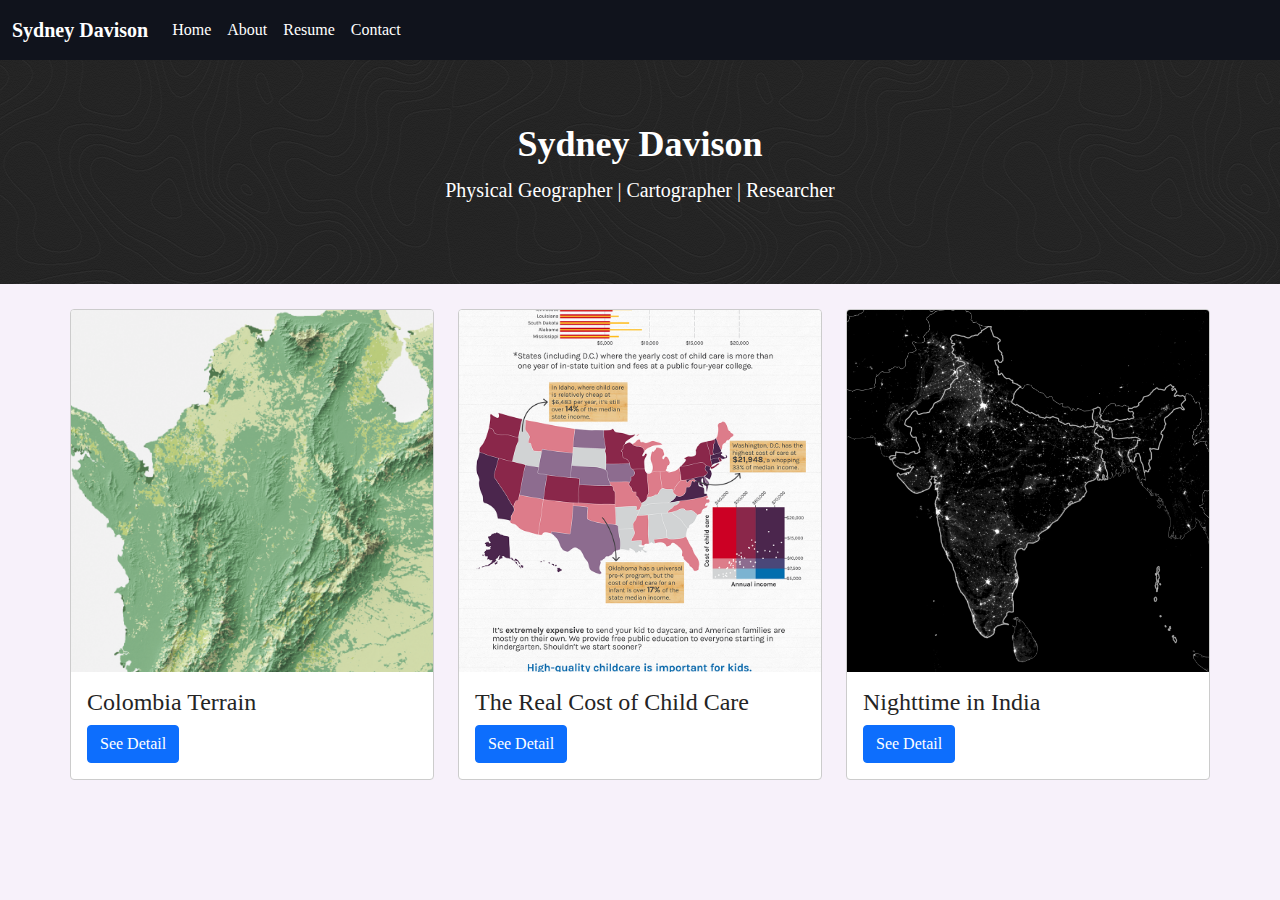
==== index.html @ 02381c7c "initial commit" ====
<!DOCTYPE html>
<html lang="en">

<head>
    <meta charset="utf-8">
    <meta name="viewport" content="width=device-width, initial-scale=1">
    <meta name="keywords" content="maps, cartography"/>
	<title>Sydney Davison</title>
    
    <link rel="shortcut icon" href="favicon.ico">
	<link rel="icon" sizes="16x16 32x32 64x64" href="favicon.ico">
	<link rel="icon" type="image/png" sizes="196x196" href="favicon-192.png">
	<link rel="icon" type="image/png" sizes="160x160" href="favicon-160.png">
	<link rel="icon" type="image/png" sizes="96x96" href="favicon-96.png">
	<link rel="icon" type="image/png" sizes="64x64" href="favicon-64.png">
	<link rel="icon" type="image/png" sizes="32x32" href="favicon-32.png">
	<link rel="icon" type="image/png" sizes="16x16" href="favicon-16.png">
	<link rel="apple-touch-icon" href="/favicon-57.png">
	<link rel="apple-touch-icon" sizes="114x114" href="/favicon-114.png">
	<link rel="apple-touch-icon" sizes="72x72" href="/favicon-72.png">
	<link rel="apple-touch-icon" sizes="144x144" href="/favicon-144.png">
	<link rel="apple-touch-icon" sizes="60x60" href="/favicon-60.png">
	<link rel="apple-touch-icon" sizes="120x120" href="/favicon-120.png">
	<link rel="apple-touch-icon" sizes="76x76" href="/favicon-76.png">
	<link rel="apple-touch-icon" sizes="152x152" href="/favicon-152.png">
	<link rel="apple-touch-icon" sizes="180x180" href="/favicon-180.png">
	<meta name="msapplication-TileColor" content="#FFFFFF">
	<meta name="msapplication-TileImage" content="/favicon-144.png">
	<meta name="msapplication-config" content="/browserconfig.xml">

    <!--put your Bootstrap stylesheet links below this comment and above style.css-->
    <link rel="stylesheet" href="css/bootstrap.min.css">
    <link rel="stylesheet" href="css/style.css">
</head>

<body>
    <!-- Create the navbar -->
    <nav class="navbar navbar-expand-lg navbar-default">
        <!-- Container inside the navbar header to span the page -->
        <div class="container-fluid">
            <!-- Creates the navbar header -->
            <a class="navbar-brand" href="index.html">Sydney Davison</a>
            <!-- This complex script is just for a hamburger button, which will appear on smaller screens -->
            <button class="navbar-toggler" type="button" data-bs-toggle="collapse" data-bs-target="#navbarNav" aria-controls="navbarNav" aria-expanded="false" aria-label="Toggle navigation">
                <svg width="1em" height="1em" viewBox="0 0 16 16" class="bi bi-list" xmlns="http://www.w3.org/2000/svg">
                    <path fill-rule="evenodd" d="M2.5 11.5A.5.5 0 0 1 3 11h10a.5.5 0 0 1 0 1H3a.5.5 0 0 1-.5-.5zm0-4A.5.5 0 0 1 3 7h10a.5.5 0 0 1 0 1H3a.5.5 0 0 1-.5-.5zm0-4A.5.5 0 0 1 3 3h10a.5.5 0 0 1 0 1H3a.5.5 0 0 1-.5-.5z" /></svg>
                <span class="menu"> Menu</span>
            </button>
            <!-- Links to include in navbar -->
            <div class="collapse navbar-collapse" id="navbarNav">
                <!-- Unordered list for links on navbar -->
                <ul class="navbar-nav">
                    <li class="nav-item">
                        <a class="nav-link active" aria-current="page" href="index.html">Home</a>
                    </li>
                    <li class="nav-item">
                        <a class="nav-link" href="about.html">About</a>
                    </li>
                    <li class="nav-item">
                        <a class="nav-link" href="resume.html">Resume</a>
                    </li>
                    <li class="nav-item">
                        <a class="nav-link" href="contact.html">Contact</a>
                    </li>
                </ul>
            </div> <!-- end .navbar-collapse -->
        </div> <!-- end .container-fluid -->
    </nav> <!-- end navigation bar -->  
	
	<div class="jumbotron">
		<div class="container">
            <h2>Sydney Davison</h2>
            <p>Physical Geographer | Cartographer | Researcher</p>
        </div>
    </div>
	
    <div class="container">
        <div class="row">
            <div class="col-md-4">
                <div class="card">
                    <a href="portfolio/colombia.html">
                        <img class="card-img-top" src="assets/colombia-terrain-map-thumbnail.png" alt="colombia terrain map">
					</a>
                    <div class="card-body">
                        <h4 class="card-title">Colombia Terrain</h4>
                        <a href="portfolio/colombia.html" class="btn btn-primary">See Detail</a>
                    </div>
                </div>
            </div>
            <div class="col-md-4">
                <div class="card">
                    <a href="portfolio/childcare.html">
                        <img class="card-img-top" src="assets/cost-of-childcare-infographic-thumbnail.png" alt="cost of childcare in the united states infographic"></a>
                    <div class="card-body">
                        <h4 class="card-title">The Real Cost of Child Care</h4>
                        <a href="portfolio/childcare.html" class="btn btn-primary">See Detail</a>
                    </div>
                </div>
            </div>
            <div class="col-md-4">
                <div class="card">
                    <a href="portfolio/india.html">
                        <img class="card-img-top" src="assets/india-nighttime-thumbnail.png" alt="India nighttime lights"></a>
                    <div class="card-body">
                        <h4 class="card-title">Nighttime in India</h4>
                        <a href="portfolio/india.html" class="btn btn-primary">See Detail</a>
                    </div>
                </div>
            </div>
        </div>
    </div>

    <!--put your external script links here-->
    <script type="text/javascript" src="lib/jquery-3.5.1.min.js"></script>
    <script type="text/javascript" src="lib/bootstrap.min.js"></script>
</body>

</html>
---- css/style.css ----
/***** NAVBAR *****/

.navbar {
    background-color: #10131c;
    border-radius: 0;
}

/* Navbar title */
.navbar-default .navbar-brand {
    color: white;
    font-size: px;
    font-weight: bold;
}

/* Navbar hover effects */
.navbar-default .navbar-brand:hover,
.navbar-default .navbar-brand:focus,
.navbar-default .navbar-nav > li > a:hover,
.navbar-default .navbar-nav > li > a:focus {
    color: #c9c9c9;
    text-decoration: none;
}

/* Navbar links */
.navbar-default .navbar-nav > li > a {
    color: #fff;
    font-size: 16px;
    padding: 10px;
}

/* Navbar collapsed styles */
.navbar-toggler {
    color: #fff;
    border-color: #fff;
    background-color: #10131c;
    border-radius: 4px;
    border: 1px solid;
    fill: #fff;
    font-size: 16px;
    position: relative;
    margin-right: 10px;
}

.navbar-toggler:hover,
.navbar-toggler:focus {
    background-color: #0c1c3a;
    color: #242424;
    fill: #242424;
    border-color: #fff;

}

/*** JUMBOTRON ***/

.jumbotron {
    background-image: url("../assets/contour-lines.png");
    text-align: center;
    color: #fff;
    padding: 3%;
    border-radius: 0px;
}

.jumbotron h2 {
    font-size: 36px;
    font-weight: bold;
}

.img-responsive{
    width:100%;
}

/*** CARD ***/

.card {
    background-color: #fff;
    border-color: #cccccc;
    border-width: 1px;
    width: 100%;
}

.card:hover {
    border-color: #0c1c3a;
}

/*** Basic Text Styles ***/

#about-world {
    max-height: 200px;
}

.resume h3 {
    font-weight: bold;
}


hr {
    border-color: white;
    border-width: 2px;
}

p {
    font-size: 20px;
}

a {
    color: #10131c;
}

a:hover {
    color: #0c1c3a;
}

.container{
    padding:25px 0;
}

body {

    font-family: 'Georgia', serif;
    background-color: #f7f1fa;
    color: #242424;
}
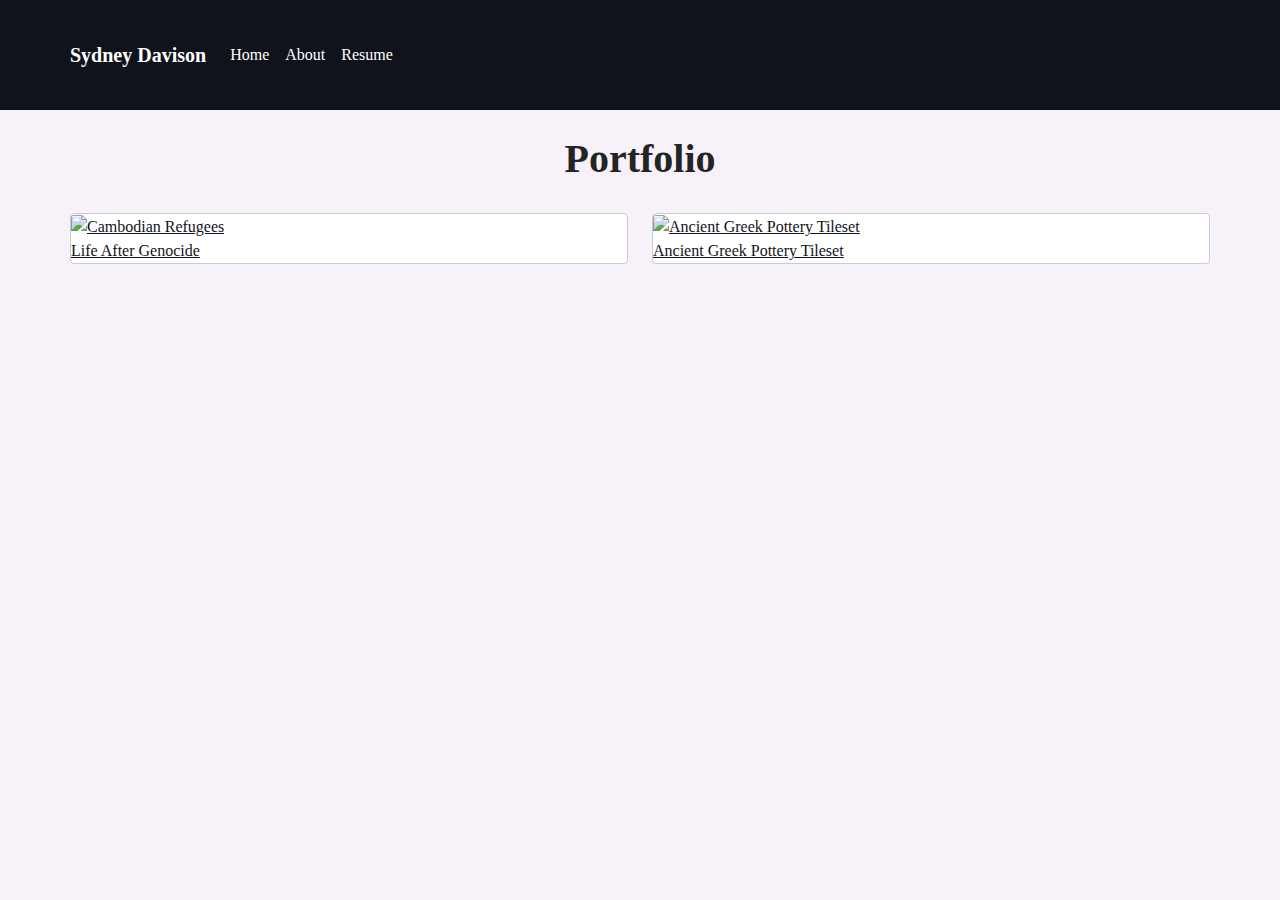
==== commit 5c610000: "changed 'container-fluid' to 'container'" ====
--- a/index.html
+++ b/index.html
@@ -15,29 +15,30 @@
 	<link rel="icon" type="image/png" sizes="64x64" href="favicon-64.png">
 	<link rel="icon" type="image/png" sizes="32x32" href="favicon-32.png">
 	<link rel="icon" type="image/png" sizes="16x16" href="favicon-16.png">
-	<link rel="apple-touch-icon" href="/favicon-57.png">
-	<link rel="apple-touch-icon" sizes="114x114" href="/favicon-114.png">
-	<link rel="apple-touch-icon" sizes="72x72" href="/favicon-72.png">
-	<link rel="apple-touch-icon" sizes="144x144" href="/favicon-144.png">
-	<link rel="apple-touch-icon" sizes="60x60" href="/favicon-60.png">
-	<link rel="apple-touch-icon" sizes="120x120" href="/favicon-120.png">
-	<link rel="apple-touch-icon" sizes="76x76" href="/favicon-76.png">
-	<link rel="apple-touch-icon" sizes="152x152" href="/favicon-152.png">
-	<link rel="apple-touch-icon" sizes="180x180" href="/favicon-180.png">
+	<link rel="apple-touch-icon" href="favicon-57.png">
+	<link rel="apple-touch-icon" sizes="114x114" href="favicon-114.png">
+	<link rel="apple-touch-icon" sizes="72x72" href="favicon-72.png">
+	<link rel="apple-touch-icon" sizes="144x144" href="favicon-144.png">
+	<link rel="apple-touch-icon" sizes="60x60" href="favicon-60.png">
+	<link rel="apple-touch-icon" sizes="120x120" href="favicon-120.png">
+	<link rel="apple-touch-icon" sizes="76x76" href="favicon-76.png">
+	<link rel="apple-touch-icon" sizes="152x152" href="favicon-152.png">
+	<link rel="apple-touch-icon" sizes="180x180" href="favicon-180.png">
 	<meta name="msapplication-TileColor" content="#FFFFFF">
-	<meta name="msapplication-TileImage" content="/favicon-144.png">
-	<meta name="msapplication-config" content="/browserconfig.xml">
+	<meta name="msapplication-TileImage" content="favicon-144.png">
+	<meta name="msapplication-config" content="browserconfig.xml">
 
-    <!--put your Bootstrap stylesheet links below this comment and above style.css-->
     <link rel="stylesheet" href="css/bootstrap.min.css">
     <link rel="stylesheet" href="css/style.css">
+
+
 </head>
 
 <body>
     <!-- Create the navbar -->
     <nav class="navbar navbar-expand-lg navbar-default">
         <!-- Container inside the navbar header to span the page -->
-        <div class="container-fluid">
+        <div class="container">
             <!-- Creates the navbar header -->
             <a class="navbar-brand" href="index.html">Sydney Davison</a>
             <!-- This complex script is just for a hamburger button, which will appear on smaller screens -->
@@ -59,58 +60,36 @@
                     <li class="nav-item">
                         <a class="nav-link" href="resume.html">Resume</a>
                     </li>
-                    <li class="nav-item">
-                        <a class="nav-link" href="contact.html">Contact</a>
-                    </li>
                 </ul>
             </div> <!-- end .navbar-collapse -->
-        </div> <!-- end .container-fluid -->
+        </div> <!-- end .container -->
     </nav> <!-- end navigation bar -->  
 	
-	<div class="jumbotron">
-		<div class="container">
-            <h2>Sydney Davison</h2>
-            <p>Physical Geographer | Cartographer | Researcher</p>
-        </div>
-    </div>
 	
     <div class="container">
         <div class="row">
-            <div class="col-md-4">
+            <h1 style="text-align:center; height:70px"><strong>Portfolio</strong></h1>
+            
+            <div class="col-md-6">
                 <div class="card">
-                    <a href="portfolio/colombia.html">
-                        <img class="card-img-top" src="assets/colombia-terrain-map-thumbnail.png" alt="colombia terrain map">
-					</a>
-                    <div class="card-body">
-                        <h4 class="card-title">Colombia Terrain</h4>
-                        <a href="portfolio/colombia.html" class="btn btn-primary">See Detail</a>
-                    </div>
+                    <a href="portfolio/lifeaftergenocide.html">
+                        <img class="card-img-top" src="assets/LifeAfterGenocideThumbnail.png" alt="Cambodian Refugees"></a>
+                        <a href="portfolio/lifeaftergenocide.html"><div class="card-text">Life After Genocide</div></a>
+                
                 </div>
             </div>
-            <div class="col-md-4">
+            <div class="col-md-6">
                 <div class="card">
-                    <a href="portfolio/childcare.html">
-                        <img class="card-img-top" src="assets/cost-of-childcare-infographic-thumbnail.png" alt="cost of childcare in the united states infographic"></a>
-                    <div class="card-body">
-                        <h4 class="card-title">The Real Cost of Child Care</h4>
-                        <a href="portfolio/childcare.html" class="btn btn-primary">See Detail</a>
-                    </div>
-                </div>
-            </div>
-            <div class="col-md-4">
-                <div class="card">
-                    <a href="portfolio/india.html">
-                        <img class="card-img-top" src="assets/india-nighttime-thumbnail.png" alt="India nighttime lights"></a>
-                    <div class="card-body">
-                        <h4 class="card-title">Nighttime in India</h4>
-                        <a href="portfolio/india.html" class="btn btn-primary">See Detail</a>
-                    </div>
+                    <a href="portfolio/ancientgreekpottery.html">
+                        <img class="card-img-top" src="assets/AncientGreekPotteryThumbnail.png" alt="Ancient Greek Pottery Tileset"></a>
+                        <a href="portfolio/ancientgreekpottery.html"><div class="card-text">Ancient Greek Pottery Tileset</div></a>
+
                 </div>
             </div>
         </div>
     </div>
 
-    <!--put your external script links here-->
+    <!-- external script links-->
     <script type="text/javascript" src="lib/jquery-3.5.1.min.js"></script>
     <script type="text/javascript" src="lib/bootstrap.min.js"></script>
 </body>
